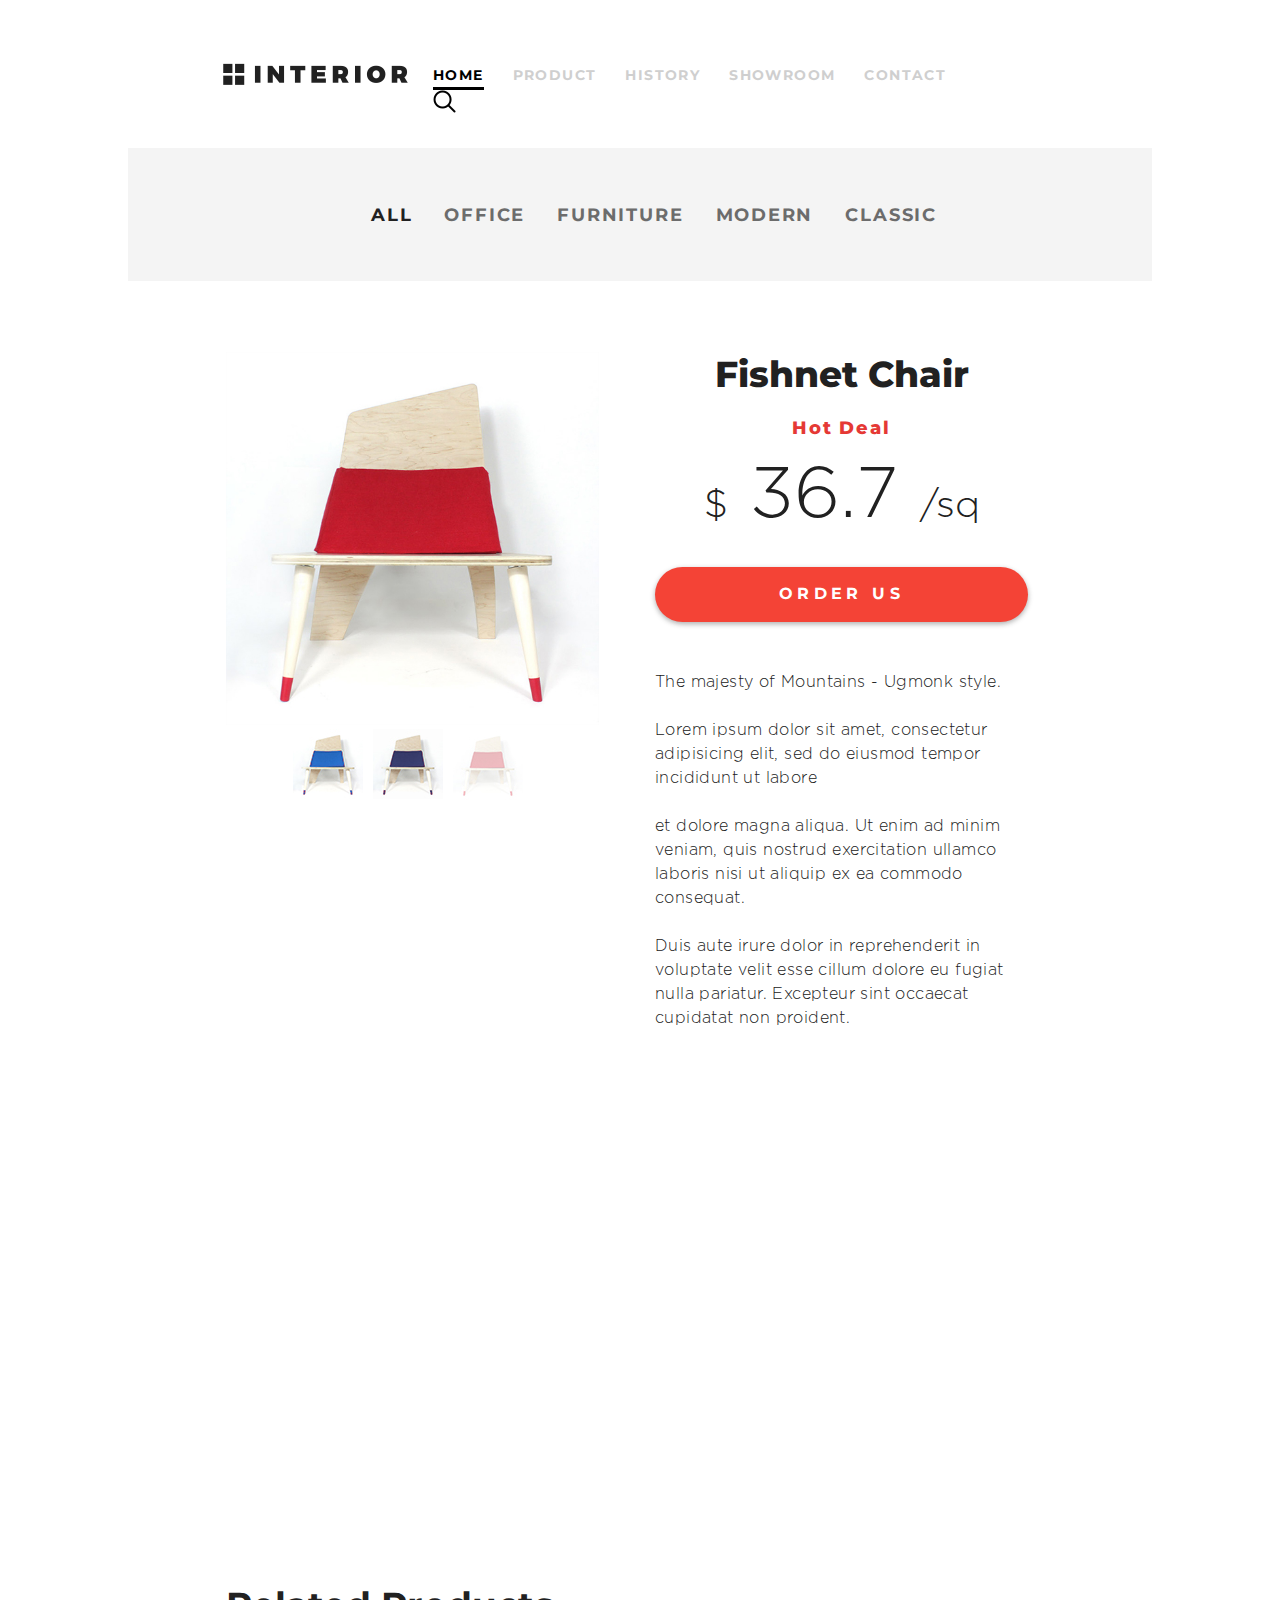
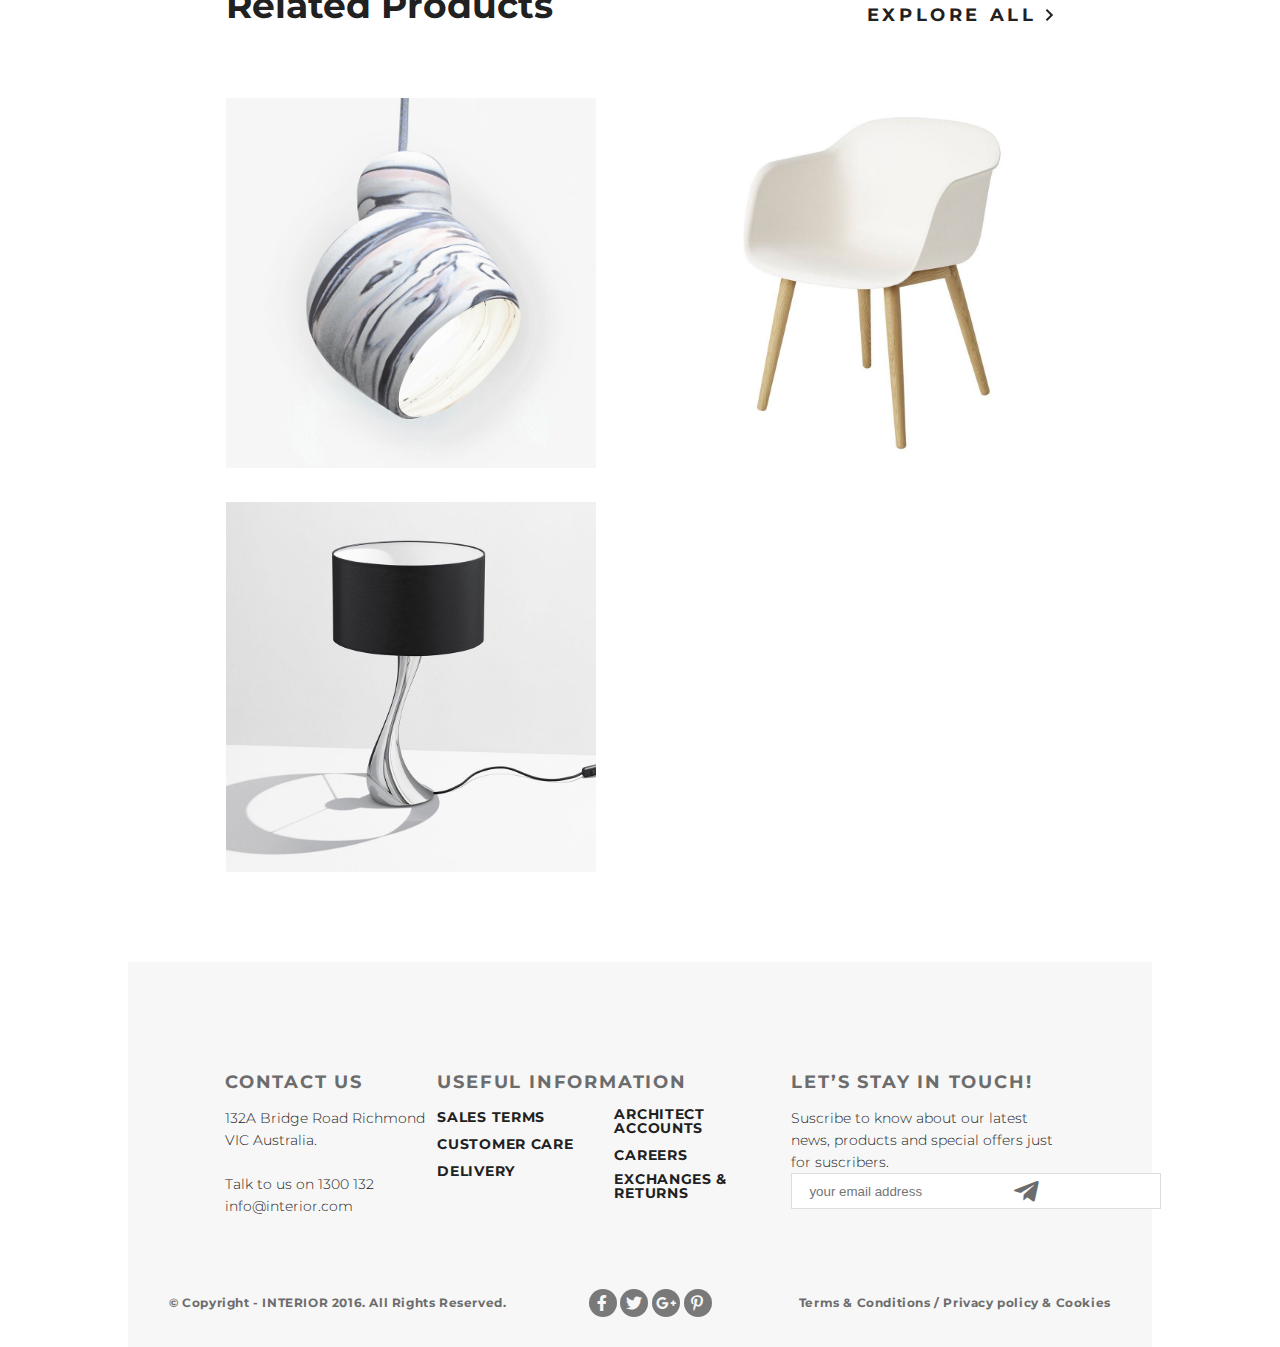
==== product-deails.html @ 23b38464 "Create product-deails.html" ====
<!DOCTYPE html>
<html lang="en">

<head>
    <meta charset="UTF-8">
    <meta name="viewport" content="width=device-width, initial-scale=1.0">
    <link rel="stylesheet" href="css/style.css">
    <link rel="stylesheet" href="fonts/css/all.min.css">
    <!-- <link rel="stylesheet" href="https://use.fontawesome.com/releases/v5.6.1/css/all.css"
integrity="sha384-gfdkjb5BdAXd+lj+gudLWI+BXq4IuLW5IT+brZEZsLFm++aCMlF1V92rMkPaX4PP" crossorigin="anonymous"> -->
    <!-- <link href="https://stackpath.bootstrapcdn.com/font-awesome/4.7.0/css/font-awesome.min.css" rel="stylesheet" integrity="sha384-wvfXpqpZZVQGK6TAh5PVlGOfQNHSoD2xbE+QkPxCAFlNEevoEH3Sl0sibVcOQVnN" crossorigin="anonymous"> -->

    <title>Interrior</title>
</head>

<body>
    <div class="contaner">
        <header>
            <div class="header product-header product-deails-header">
                <div class="logo">
                    <img src="img/logo.png" alt="">
                </div>
                <div class="nav">
                    <ul>
                        <li>
                            <a href="index.html">Home</a>
                        </li>
                        <li>
                            <a href="product.html">Product</a>
                        </li>
                        <li>
                            <a href="#">History</a>
                        </li>
                        <li>
                            <a href="#">Showroom</a>
                        </li>
                        <li>
                            <a href="#">Contact</a>
                        </li>
                        <li>
                            <a href="#"><img src="img/search.png" alt=""></a>
                        </li>
                    </ul>
                </div>
            </div>
            <div class="nav-product">
                <ul class="menu-product">
                    <li class="product-link-item product-link-item-first">
                        <a href="" class="product-link product-link-active">All</a>
                    </li>
                    <li class="product-link-item">
                        <a href="" class="product-link">Office</a>
                    </li>
                    <li class="product-link-item">
                        <a href="" class="product-link">Furniture</a>
                    </li>
                    <li class="product-link-item">
                        <a href="" class="product-link">Modern</a>
                    </li>
                    <li class="product-link-item">
                        <a href="" class="product-link">Classic</a>
                    </li>
                </ul>
            </div>
        </header>
        <section>
            <div class="product">
                <div class="product-img">
                    <img class="product-img-link" id="product-img" src="img/product_slider.jpg" alt="">
                    <div class="product-ing-flex">
                        <div class="product-img-control">
                            <img src="img/controll.jpg" onclick="changeimg('img/controll.jpg')" alt="">
                        </div>
                        <div class="product-img-control">
                            <img src="img/controll11.jpg" onclick="changeimg('img/controll11.jpg')" alt="">
                        </div>
                        <div class="product-img-control">
                            <img src="img/controll2.jpg" onclick="changeimg('img/product_slider.jpg')" alt="">
                        </div>
                    </div>
                </div>
                <div class="product-price">
                    <h3 class="product-h3">Fishnet Chair</h3>
                    <h2 class="product-h2">Hot Deal</h2>
                    <h1 class="product-price-h1"><span class="product-price-span">$</span> 36.7 <span
                            class="product-price-span">/sq</span></h1>
                    <a href="" class="product-button-order">order us</a>
                    <div class="product-text">
                        <p class="product-text-p">The majesty of Mountains - Ugmonk style.</br><br>
                            Lorem ipsum dolor sit amet, consectetur adipisicing elit, sed do eiusmod tempor incididunt
                            ut labore<br><br>
                            et dolore magna aliqua. Ut enim ad minim veniam, quis nostrud exercitation ullamco laboris
                            nisi ut aliquip ex ea commodo consequat.<br><br>
                            Duis aute irure dolor in reprehenderit in voluptate velit esse cillum dolore eu fugiat nulla
                            pariatur. Excepteur sint occaecat cupidatat non proident.</p>
                            <p class="product-text-p product-text-hidden">sunt in culpa qui officia deserunt mollit anim id est laborum. Sed ut perspiciatis unde
                            omnis iste natus error sit voluptatem accusantium doloremque laudantium, totam rem aperiam,
                            eaque ipsa quae ab illo inventore veritatis et quasi architecto beatae vitae dicta sunt
                            explicabo. Nemo enim ipsam voluptatem quia voluptas sit aspernatur aut odit aut fugit, sed
                            quia consequuntur magni dolores eos qui ratione voluptatem sequi nesciunt. Neque porro
                            quisquam est, qui dolorem ipsum quia dolor sit amet, consectetur, adipisci velit, sed quia
                            non numquam eius modi tempora incidunt ut labore et dolore magnam aliquam quaerat
                            voluptatem.
                        </p>
                    </div>
                </div>
            </div>
        </section>
        <section>
            <div class="section-catalog">
                <div class="product-deails-catalog-header">
                    <a href="#" class="product-catalog-link-first">Related Products</a>
                    <a href="#"  class="product-catalog-link">explore all</a>
                </div>
                <div class="product-catalog">
                    <div class="trending-product-img">
                        <img src="img/product-11.jpg" alt="">
                    </div>
                    <div class="trending-product-img">
                        <img src="img/product-21.jpg" alt="">
                    </div>
                    <div class="trending-product-img">
                        <img src="img/product-31.jpg" alt="">
                    </div>
                </div>
            </div>
        </section>
        <div class="footer">
            <div class="footer-link">
                <div class="footer-contact footer-div">
                    <h2 class="footer-contact-h2">Contact Us</h2>
                    <p class="footer-contact-text">132A Bridge Road Richmond VIC
                        Australia.
                        <br><br>
                        Talk to us on 1300 132
                        info@interior.com</p>
                </div>
                <div class="footer-menu  footer-div">
                    <h2 class="footer-menu-h2">Useful Information</h2>
                    <div class="footer-menu-row1">
                        <a href="" class="footer-menu-link">Sales terms</a>
                        <a href="" class="footer-menu-link">Customer care</a>
                        <a href="" class="footer-menu-link">Delivery</a>
                    </div>
                    <div class="footer-menu-row2">
                        <a href="" class="footer-menu-link">Architect accounts</a>
                        <a href="" class="footer-menu-link">Careers</a>
                        <a href="" class="footer-menu-link">Exchanges & returns</a>
                    </div>
                </div>
                <div class="footer-email footer-div">
                    <h2 class="footer-email-h">Let’s Stay in Touch!</h2>
                    <p class="footer-email-text">Suscribe to know about our latest news, products and special offers
                        just for suscribers.</p>
                    <div class="footer-email-form">
                        <form action="" method="post">
                            <input type="text" name="email" class="footer-email-input" id="email"
                                placeholder="your email address">
                        </form>
                    </div>

                </div>
            </div>
            <div class="copyright">
                <div> &copy; Copyright - INTERIOR 2016. All Rights Reserved.</div>
                <div class="social-links">
                    <a href="#" class="link-facebook"></a>
                    <a href="#" class="link-twetter"></a>
                    <a href="#" class="link-google-plus"></a>
                    <a href="#" class="link-pinterest"></a>
                    <!-- <img src="img/social-links.png" alt=""> -->
                </div>
                <div>Terms & Conditions / Privacy policy & Cookies</div>
            </div>
        </div>
    </div>

    <script type="text/javascript">
        function changeimg (a) {
            document.querySelector('#product-img').src = a;
        }
        </script>
</body>
---- css/style.css ----
@import url('https://fonts.googleapis.com/css?family=Montserrat:100,100i,200,200i,300,300i,400,400i,500,500i,600,600i,700,700i,800,800i,900,900i&display=swap&subset=cyrillic');

@font-face {
    font-family: Gotham;
    src: url('../fonts/Gotham Cyrillic/GothaProLig.otf') format("opentype");
}

*,
html,
body {
    padding: 0;
    margin: 0;
    box-sizing: border-box;
}

body {
    font-family: 'Montserrat', sans-serif;
    font-weight: normal;
}

.contaner {
    width: 1366px;
    margin: 0 auto 0 auto;
}

.header {
    width: 100%;
    height: 144px;
    display: flex;
    flex-direction: row;
    flex-wrap: nowrap;
    justify-content: space-between;

}

.logo {
    margin: 63px 0 0 95px;
}

.nav {
    margin: 63px 163px 0 0;

}

.nav ul {
    position: relative;
    margin-block-start: 0;
    padding-inline-start: 0;
}

.nav ul li {
    display: inline-block;
    margin-left: 25px;

}

.nav ul li a {
    display: inline-block;
    text-decoration: none;
    text-transform: uppercase;
    font-size: 14px;
    line-height: 24px;
    font-weight: bold;
    color: #cfcfcf;
    letter-spacing: 1.4px;
}

.nav ul li a:hover {
    color: #797979;
    background-color: #f8f8f8;
    background-size: cover;
}

.nav ul li:first-child a {
    text-decoration: none;
    text-transform: uppercase;
    font-size: 14px;
    font-weight: bold;
    border-bottom: 3px #000 solid;
    color: #000000;
}

.nav ul li a img {
    top: 10px;

}

.slider {
    width: 100%;
    background-image: url('../img/slider.jpg');
    background-repeat: no-repeat;
    background-size: cover;
    height: 800px;
    position: relative;
}

.slider img {
    width: 100%;
    float: left;
}

.slider-none {
    background-image: none;
    height: 360px;
    background-color: #f5f5f5;
}

.order {
    position: absolute;
    width: 465px;
    margin: 226px 810px 0 95px;
}

.order h1 {
    line-height: 62px;
    letter-spacing: -2px;
    font-weight: 100;
    font-size: 62px;
    text-transform: uppercase;
    margin-block-start: 0;
    margin-block-end: 0;
    margin: 14px 0 0 0;
}

.order h3 {
    margin: 0;
    color: #43a047;
    text-transform: uppercase;
    font-size: 18px;
    font-weight: bold;
    line-height: 2.67;
    letter-spacing: 1.8px;
}

.order p {
    font-size: 14px;
    font-weight: 300;
    color: #6c6c6c;
}

.order button {
    display: inline-block;
    text-align: center;
    /* padding-top: 15px; */
    width: 212px;
    height: 48px;
    background-color: #fff;
    border-radius: 25px;
    border: none;
    padding: 0;
    margin-top: 18px;
    box-shadow: 0 2px 5px 1px rgb(33, 33, 33, 0.35);
    -webkit-border-radius: 25px;
    -moz-border-radius: 25px;
    -ms-border-radius: 25px;
    -o-border-radius: 25px;
}

.order button:hover {
    box-shadow: none;
}

.order button a {
    display: inline-block;
    line-height: 48px;
    width: 212px;
    font-size: 18px;
    font-weight: 700;
    letter-spacing: 3.6px;
    text-transform: uppercase;
    text-decoration: none;
    color: #212121;
}

.order button a:hover {
    color: #cfcfcf;
}

.order button a:visited,
.order button a:active {
    color: #000;
}

.order button a::after {
    content: url('../img/arrow.png');
}

.slider-pagination {
    width: 1366px;
    position: absolute;
    bottom: 19px;
    text-align: center;
}

.circle {
    width: 30px;
    height: 30px;
    display: inline-block;
    background-color: #c3c7c7;
    border-radius: 50%;
    -webkit-border-radius: 50%;
    -moz-border-radius: 50%;
    -ms-border-radius: 50%;
    -o-border-radius: 50%;
}

.circle:hover {
    background-color: #212121;
    box-shadow: 0 2px 5px rgb(33, 33, 33, 0.35);
}

.circle-active {
    width: 40px;
    height: 40px;
    background-color: #212121;
}

.new-product {
    height: 608px;
}

.new-product-header {
    margin: 120px 97px 20px 97px;
    font-size: 36px;
    font-weight: bold;
    text-align: left;
    color: #212121;
    border-bottom: 1px solid #6e6e6e;
    width: 30%;

}

.new-product-link {
    font-size: 36px;
    font-weight: bold;
    color: #6c6c6c;
    text-decoration: none;
}

.new-product-link-active {
    color: #212121;
    display: inline-block;
    line-height: 2;
    bottom: 1px solid #000;
    text-decoration: none;
    border-bottom: 1px solid #000;
}

.slider-collapse {
    margin: 52px 98px;
    display: flex;
    flex-direction: row;
    justify-content: space-between;
}

.promo {
    position: relative;
    width: 100%;
    height: 683px;
    display: flex;
    flex-direction: row;
    flex-wrap: nowrap;
}

.promo img {
    width: 100%;
    background-size: cover;
}

.promo div {
    position: relative;
    top: 0;
    left: 0;
    width: 49.98%;
    display: block;
    height: 200px;
}

.promo div div {
    position: absolute;
    top: 225px;
    left: 50px;
}

.promo div div h1 {
    display: inline-block;
    line-height: 62px;
    font-weight: 700;
    font-size: 36px;
    text-transform: uppercase;
    margin-block-start: 0;
    margin-block-end: 0;
    margin: 18px 0 0 0;
}

.promo div h3 {
    color: #1e88e5;
    text-transform: uppercase;
    font-size: 18px;
    font-weight: bold;
}

.promo div div p {
    font-size: 14px;
    font-weight: 300;
    color: #6c6c6c;
    margin-top: 24px;
}

.promo div div button {
    display: inline-block;
    text-align: center;
    padding-top: 15px;
    margin: 34px 0 0 0;
    width: 212px;
    height: 48px;
    background-color: #fff;
    border-radius: 25px;
    border: none;
    padding: 0;
    box-shadow: 0 2px 5px 1px rgb(33, 33, 33, 0.35);
    -webkit-border-radius: 25px;
    -moz-border-radius: 25px;
    -ms-border-radius: 25px;
    -o-border-radius: 25px;
}

.promo div div button:hover {
    box-shadow: none;
}

.promo div div button a {
    display: inline-block;
    line-height: 48px;
    width: 212px;
    font-size: 18px;
    font-weight: 700;
    letter-spacing: 3.6px;
    text-transform: uppercase;
    text-decoration: none;
    color: #212121;
}

.promo div div button a:hover {
    color: #cfcfcf;
}

.promo div divbutton a:visited,
.promo div div button a:active {
    color: #000;
}

.promo div div button a::after {
    content: url('../img/arrow.png');
}


.trending-product {
    height: 1108px;

}

.trending-product-header {
    margin: 120px 97px 20px 97px;
    font-size: 36px;
    font-weight: bold;
    text-align: left;
    color: #212121;
}

.trending-product-slider {
    margin: 29px 98px;
    display: flex;
    flex-direction: row;
    justify-content: space-between;
    flex-wrap: wrap;
    flex: 0 0 100%;

}

.trending-product-img {
    margin: 15px 0;
}



.slider-buttom {
    position: relative;
    height: 800px;
    width: 100%;
}

.order-buttom {
    position: absolute;
    top: 285px;
    left: 50px;
    width: 465px;
    /* margin: 226px 810px 0 95px; */
}

.order-buttom h1 {
    line-height: 62px;
    letter-spacing: -2px;
    font-weight: 100;
    font-size: 62px;
    text-transform: uppercase;
    margin-block-start: 0;
    margin-block-end: 0;
    margin: 14px 0 0 0;
}

.order-buttom h3 {
    margin: 0;
    color: #e53935;
    text-transform: uppercase;
    font-size: 18px;
    font-weight: bold;
}

.order-buttom p {
    font-size: 14px;
    font-weight: 300;
    color: #6c6c6c;
    margin-top: 34px;
    margin-top: 24px;
}

.order-buttom button {
    display: inline-block;
    text-align: center;
    /* padding-top: 15px; */
    width: 212px;
    height: 48px;
    background-color: #fff;
    border-radius: 25px;
    border: none;
    padding: 0;
    margin-top: 34px;
    box-shadow: 0 2px 5px 1px rgb(33, 33, 33, 0.35);
    -webkit-border-radius: 25px;
    -moz-border-radius: 25px;
    -ms-border-radius: 25px;
    -o-border-radius: 25px;
}

.order-buttom button:hover {
    box-shadow: none;
}

.order-buttom button a {
    display: inline-block;
    line-height: 48px;
    width: 212px;
    font-size: 18px;
    font-weight: 700;
    letter-spacing: 3.6px;
    text-transform: uppercase;
    text-decoration: none;
    color: #000;
}

.order-buttom button a:hover {
    color: #cfcfcf;
}

.order-buttom button a:visited,
.order-buttom button a:active {
    color: #000;
}

.order-buttom button a::after {
    content: url('../img/arrow.png');
}


.mobile-app {
    position: relative;
    height: 516px;
    width: 100%;
}

.mobile-buttom {
    position: absolute;
    top: 110px;
    left: 50px;
    width: 465px;
    /* margin: 226px 810px 0 95px; */
}

.mobile-buttom h1 {
    line-height: 72px;
    letter-spacing: -2px;
    font-weight: 100;
    font-size: 62px;
    text-transform: uppercase;
    margin-block-start: 0;
    margin-block-end: 0;
    margin: 14px 0 0 0;
}

.mobile-buttom h3 {
    margin: 0;
    text-transform: uppercase;
    font-size: 18px;
    font-weight: bold;
    letter-spacing: 1.8px;
    line-height: 48px;
}

.mobile-buttom p {
    font-size: 22px;
    line-height: 24px;
    font-weight: 300;
    color: #6c6c6c;
}

.mobile-buttom div img {
    display: inline-block;
    margin-top: 33px;
}





.product-footer {
    height: 810px;
    display: flex;
    flex-direction: row;
    justify-content: space-around;
}

.product-lg {
    margin: 120px 15px 120px 98px;
    width: 41.72%;
}

.product-sm {
    margin: 120px 98px 120px 15px;
    width: 41.72%;
    display: flex;
    flex-flow: row wrap;
    flex: 0 0 47.36%;
}

.product-sm div {
    width: 47.36%;

}

img {
    /* width: 100%; */
    background-size: cover;

}

.product-sm .sm-one {
    margin: 0 15px 15px 0;

}

.product-sm .sm-two {
    margin: 0 0 15px 15px;
}

.product-sm .sm-three {
    margin: 15px 15px 0 0;
}

.product-sm .sm-four {
    margin: 15px 0px 0 15px;
}

.product-lg {
    position: relative;
}

.lg-buttom {
    position: absolute;
    top: 186px;
    left: 32px;
    width: 465px;
    /* margin: 226px 810px 0 95px; */
}

.lg-buttom h1 {
    letter-spacing: -2px;
    font-weight: 700;
    font-size: 36px;
    margin-block-start: 0;
    margin-block-end: 0;
    margin: 14px 0 0 0;
}

.lg-buttom h3 {
    margin: 0;
    color: #1e88e5;
    text-transform: uppercase;
    font-size: 18px;
    line-height: 48px;
    letter-spacing: 1.8px;
    font-weight: bold;
}

.lg-buttom p {
    font-size: 14px;
    font-weight: 300;
    color: #6c6c6c;
    margin-top: 24px;
}

.lg-buttom button {
    display: inline-block;
    text-align: center;
    /* padding-top: 15px; */
    width: 212px;
    height: 48px;
    background-color: #fff;
    border-radius: 25px;
    border: none;
    padding: 0;
    margin-top: 24px;
    box-shadow: 0 2px 5px 1px rgb(33, 33, 33, 0.35);
    -webkit-border-radius: 25px;
    -moz-border-radius: 25px;
    -ms-border-radius: 25px;
    -o-border-radius: 25px;
}

.lg-buttom button:hover {
    box-shadow: none;
}

.lg-buttom button a {
    display: inline-block;
    line-height: 48px;
    width: 212px;
    font-size: 18px;
    font-weight: 700;
    letter-spacing: 3.6px;
    text-transform: uppercase;
    text-decoration: none;
    color: #000;
}

.lg-buttom button a:hover {
    color: #cfcfcf;
}

.lg-buttom button a:visited,
.lg-buttom button a:active {
    color: #000;
}

.lg-buttom button a::after {
    content: url('../img/arrow.png');
}


.footer {
    width: 100%;
    height: 385px;
    background-color: #f7f7f7;
    position: relative;
    display: flex;
    flex-direction: column;
}

.footer-link {
    margin: 120px 97px 0 97px;
}

.footer-div {
    width: 33.33%;
    float: left;
}

.footer-contact {
    width: 25.59%;
}

.footer-contact-h2 {
    text-transform: uppercase;
    font-size: 18px;
    font-weight: 700;
    line-height: 1.33px;
    letter-spacing: 1.8px;
    text-align: left;
    margin-bottom: 24px;
    color: #6c6c6c;
}

.footer-contact-text {
    width: 221px;
    font-size: 14px;
    font-weight: 300;
    line-height: 22px;
    text-align: left;
    color: #212121;
}

.footer-menu {
    width: 42.66%;
    display: flex;
    flex-direction: row;
    flex-wrap: wrap;
    justify-content: start;
}

.footer-menu-h2 {
    width: 100%;
    margin-bottom: 24px;
    text-transform: uppercase;
    font-size: 18px;
    font-weight: 700;
    line-height: 1.33px;
    letter-spacing: 1.8px;
    text-align: left;
    color: #6c6c6c;
}

.footer-menu-row1 {
    width: 50%;
}

.footer-menu-row2 {
    width: 50%;
}

.footer-menu-link {
    display: inline-block;
    width: 100%;
    margin-bottom: 10px;
    font-size: 14px;
    font-weight: 700;
    text-decoration: none;
    text-transform: uppercase;
    line-height: 14px;
    letter-spacing: 0.7px;
    text-align: left;
    color: #212121;
}

.footer-email {
    width: 31.59%;
}

.footer-email-h {
    margin-bottom: 24px;
    text-transform: uppercase;
    font-size: 18px;
    font-weight: 700;
    line-height: 1.33px;
    letter-spacing: 1.8px;
    text-align: left;
    color: #6c6c6c;
}

.footer-email-text {
    font-size: 14px;
    font-weight: 300;
    line-height: 22px;
    text-align: left;
    color: #212121;
}

.footer-email-input {
    width: 370px;
    height: 14px;
    padding: 17px 21px 17px 17px;
    border: solid 1px #d9dee1;
    background-color: #ffffff;
    opacity: 1;
}

.footer-email-form {
    position: relative;
}

.footer-email-form form::after {
    content: "\f3fe";
    display: inline-block;
    position: absolute;
    top: 3px;
    right: 15px;
    font-size: 28px;
    font-family: 'Font Awesome 5 Free', 'Font Awesome 5 Brands';
    color: #6c6c6c;
}

.footer-email-form:after:hover {
    opacity: 1;
    background-color: #4bcbf8;
}

.footer-email-form {
    position: relative;
}

.footer-email-img {
    position: absolute;
    right: -17px;
    top: 17px;
}


.copyright {
    width: 100%;
    position: absolute;
    left: 0;
    bottom: 30px;
    display: flex;
    flex-direction: row;
    flex-wrap: nowrap;
    justify-content: space-around;
}

.copyright div {
    font-size: 12px;
    font-weight: 700;
    line-height: 28px;
    letter-spacing: 0.6px;
    text-align: left;
    color: #6c6c6c;
}

.social-links {
    height: 28px;
    width: 128px;
}

.link-facebook,
.link-twetter,
.link-google-plus,
.link-pinterest {
    display: inline-block;
    font-family: 'Font Awesome 5 Free', 'Font Awesome 5 Brands';
    height: 28px;
    width: 28px;
    font-size: 16px;
    font-weight: 500;
    background-color: #797979;
    color: #f7f7f7;
    border-radius: 50%;
    -webkit-border-radius: 50%;
    -moz-border-radius: 50%;
    -ms-border-radius: 50%;
    -o-border-radius: 50%;
    text-decoration: none;
    text-align: center;
}

.link-facebook::before {
    content: "\f39e";
    width: 100px;
    height: 100px;
}

.link-twetter::before {
    content: "\f099";

}

.link-google-plus::before {
    content: "\f0d5";
}

.link-pinterest:before {
    content: "\f231";
}

.link-facebook:hover {
    background: #2b4bde;
    box-shadow: 0 2px 5px 2px rgb(33, 33, 33, 0.35);
}

.link-google-plus:hover {
    background-color: #ca1d02;
    box-shadow: 0 2px 5px 2px rgb(33, 33, 33, 0.35);
}

.link-twetter:hover {
    background-color: #4bcbf8;
    box-shadow: 0 2px 5px 2px rgb(33, 33, 33, 0.35);

}

.link-pinterest:hover {
    background-color: #ca1d02;
    box-shadow: 0 2px 5px 2px rgb(33, 33, 33, 0.35);
}


/* стили для страниц produst.html */

.product-header {
    height: 100px;
}

.header-product-text {
    /* position: absolute; */
    width: auto;
    margin: 158px 10px 0 101px;
}

.header-product-h1 {
    /* display: inline-block; */
    /* position: relative; */
    line-height: 72px;
    letter-spacing: -2px;
    font-weight: 100;
    font-size: 62px;
    margin-block-start: 0;
    margin-block-end: 0;
    margin: 14px 0 0 0;
}

.trending-product-header {
    margin: 63px 163px 0 0;

}

.menu-catalog {
    position: relative;
    margin-block-start: 0;
    padding-inline-start: 0;
    border-bottom: 1px solid #000;
    height: 38px;
}

.catalog-link-item {
    display: inline-block;
    padding-left: 20px;

}

.catalog-link-item-first {
    margin: 0;
    padding: 0 30px 0 10px;
    border-bottom: 3px solid #000;
}

.catalog-product-link {
    display: inline-block;
    text-decoration: none;
    font-size: 18px;
    font-weight: bold;
    letter-spacing: 1.8px;
    text-transform: uppercase;
    line-height: 36px;
    color: #cfcfcf;
}

.catalog-product-link:hover {
    height: -20px;
    border-bottom: 3px solid #000;
}

/* .product-catalog {
    height: 1108px;

} */

.trending-product-header {
    margin: 120px 97px 20px 97px;
    font-size: 36px;
    font-weight: bold;
    text-align: left;
    color: #212121;
}

.section-catalog {
    margin: 71px 98px;
}

.catalog-product-link-active {
    color: #212121;
}

.product-catalog {
    display: flex;
    flex-direction: row;
    justify-content: space-between;
    flex-wrap: wrap;
    flex: 0 0 100%;
    margin: 50px 0;

}

/* стили для страницы product-detail.html */

.product-deails-header {
    height: 119px;
}

.nav-product {
    width: 100%;
    margin: 29px 0 0 0;
    background-color: #f4f4f4;
    padding: 27px 0 28px 0;
}

.menu-product {
    margin: 29px auto 27px auto;
    height: min-content;
    text-align: center;
    border-bottom: none;
}

.product-link {
    margin: 28px 0 29px 0;
    text-transform: uppercase;
    text-decoration: none;
    margin-left: 28px;
    font-size: 18px;
    font-weight: bold;
    letter-spacing: 1.8px;
    color: #6c6c6c;
}

.product-link-active {
    color: #212121;
}

.product-link-item-first {
    border-bottom: none;
    margin-right: 0;
}

.product-link-item {
    display: inline-block;

}

.product-link:hover {
    border-bottom: 3px solid #212121;
    color: #212121;
}



/* .product-link-active {
    border-bottom: 3px solid #000;
} */

.product {
    display: flex;
    flex-direction: row;
    margin: 71px 98px;
}

.product-img {
    width: 50%;
    margin-right: 28px;
    /* border: 1px solid #000; */
}

.product-img img:hover {
    outline: 1px solid #e6e6e6;
    box-shadow: 0 0 2px 2px rgba(195, 195, 195, 0.335);

}

.product-img-link {
    background-size: cover;
    width: 100%;
}

.product-ing-flex {
    display: flex;
    flex-direction: row;
    justify-content: center;
}

.product-img-control {
    width: 70px;
    height: 70px;
    margin-right: 10px;
}

.product-img-control img {
    cursor: pointer;
}

.product-img-control:hover img{
    opacity:0.5;
    -moz-opacity:0.5;
    filter: alpha(opacity=50) black;
    -khtml-opacity: 0.5;
    background-color:#000;
    -webkit-filter: alpha(opacity=50) black;
}

.product-img-control img:hover {
    outline: 1px solid #c3c3c3;
    box-shadow: 0 0 2px 2px rgba(195, 195, 195, 0.335);
}

.product-price {
    width: 50%;
    margin: 0 26px 97px 28px;
}

.product-h3 {
    font-size: 36px;
    font-weight: 800;
    text-align: center;
    color: #212121;
}

.product-h2 {
    font-size: 18px;
    font-weight: 800;
    line-height: 48px;
    margin-top: 8px;
    letter-spacing: 1.8px;
    text-align: center;
    color: #e53935;
}

.product-price-h1 {
    font-family: Gotham;
    font-size: 72px;
    font-weight: 300;
    line-height: 48px;
    text-align: center;
    margin: 21px auto;
    color: #212121;
   }

.product-price-h1:hover {
    color: #43a047;
    font-weight: 500;
   text-shadow: #ffffff 1px 0px, #ffffff 1px 1px, #ffffff 0px 1px, #ffffff -1px 1px, #04a51f 1px 2px;
}

.product-price-span {
    font-family: Gotham;
    font-size: 38px;
}

.product-button-order {
    display: block;
    padding: 27px 0 28px 0;
    margin: 37px auto 49px auto;
    border-radius: 35px;
    box-shadow: 0px 2px 4.9px 0.2px rgba(33, 33, 33, 0.35);
    background-color: #f44336;
    font-size: 16px;
    font-weight: bold;
    line-height: 0px;
    letter-spacing: 4.4px;
    text-align: center;
    color: #ffffff;
    text-decoration: none;
    text-transform: uppercase;
}

.product-button-order:hover {
    box-shadow: inset 0px 2px 4.9px 0.2px rgba(33, 33, 33, 0.35);
}

.product-text-p {
    font-family: Gotham;
    font-size: 16px;
    font-weight: 300;
    line-height: 24px;
    letter-spacing: 0.4px;
    text-align: left;
    color: #212121;
}

.product-text-hidden {
    opacity: 0;
}

.product-text-p:hover+.product-text-hidden {
    opacity: 1;
}

.product-catalog-link-first {
    float: left;
    font-size: 36px;
  font-weight: 700;
  text-align: left;
  text-decoration: none;

  color: #212121;
  
}

.product-catalog-link {
    font-size: 18px;
  font-weight: 700;
  text-decoration: none;
  text-transform: uppercase;
  line-height: 24px;
  letter-spacing: 3.6px;
  padding-top: 20px;
  color: #212121;
}

.product-catalog-link:after{
    content: "  " url('../img/arrow.png') ;
}

.product-catalog-link {
    float: right;
}

.product-deails-catalog-header {
   display: block;
   height: 50px;
}

@media screen and (max-width: 1280px) {


    .contaner {
        width: 1024px;
        margin: 0 auto;
    }

    .slider {
        height: 491.75px;
    }

    .product-img img {
        width: 100%;
    }

    .new-product {
        height: 511.78px;
    }
}

@media screen and (min-width: 320px) and (max-width: 768px) {

    .contaner {
        width: 100%;
        margin: 0;
    }

    .header {
        height: 64px;
    }

    .logo {
        margin: 35px 35px;
    }


    .logo img {
        width: 100%;
    }

    .nav {
        margin: 35px 35px 0 15px;
    }

    .nav ul li {
        margin-left: 10px;
    }

    .nav ul li a:first-child {
        font-size: 10px;
    }

    .nav ul li a {
        font-size: 10px;
    }

    .nav ul li a img {
        position: relative;
        top: 4px;
        width: 14px;
        height: 14px;
    }

    .slider {
        max-height: 325.59px;
    }

    .order {
        position: absolute;
        width: 155px;
        margin: 26px 10px 0 35px;
    }

    .order h1 {
        line-height: 24px;
        font-weight: 100;
        font-size: 22px;
        margin: 14px 0 0 0;
    }

    .order h3 {
        margin: 0;
        color: #43a047;
        font-size: 8px;
    }

    .order p {
        font-size: 6px;
    }
}
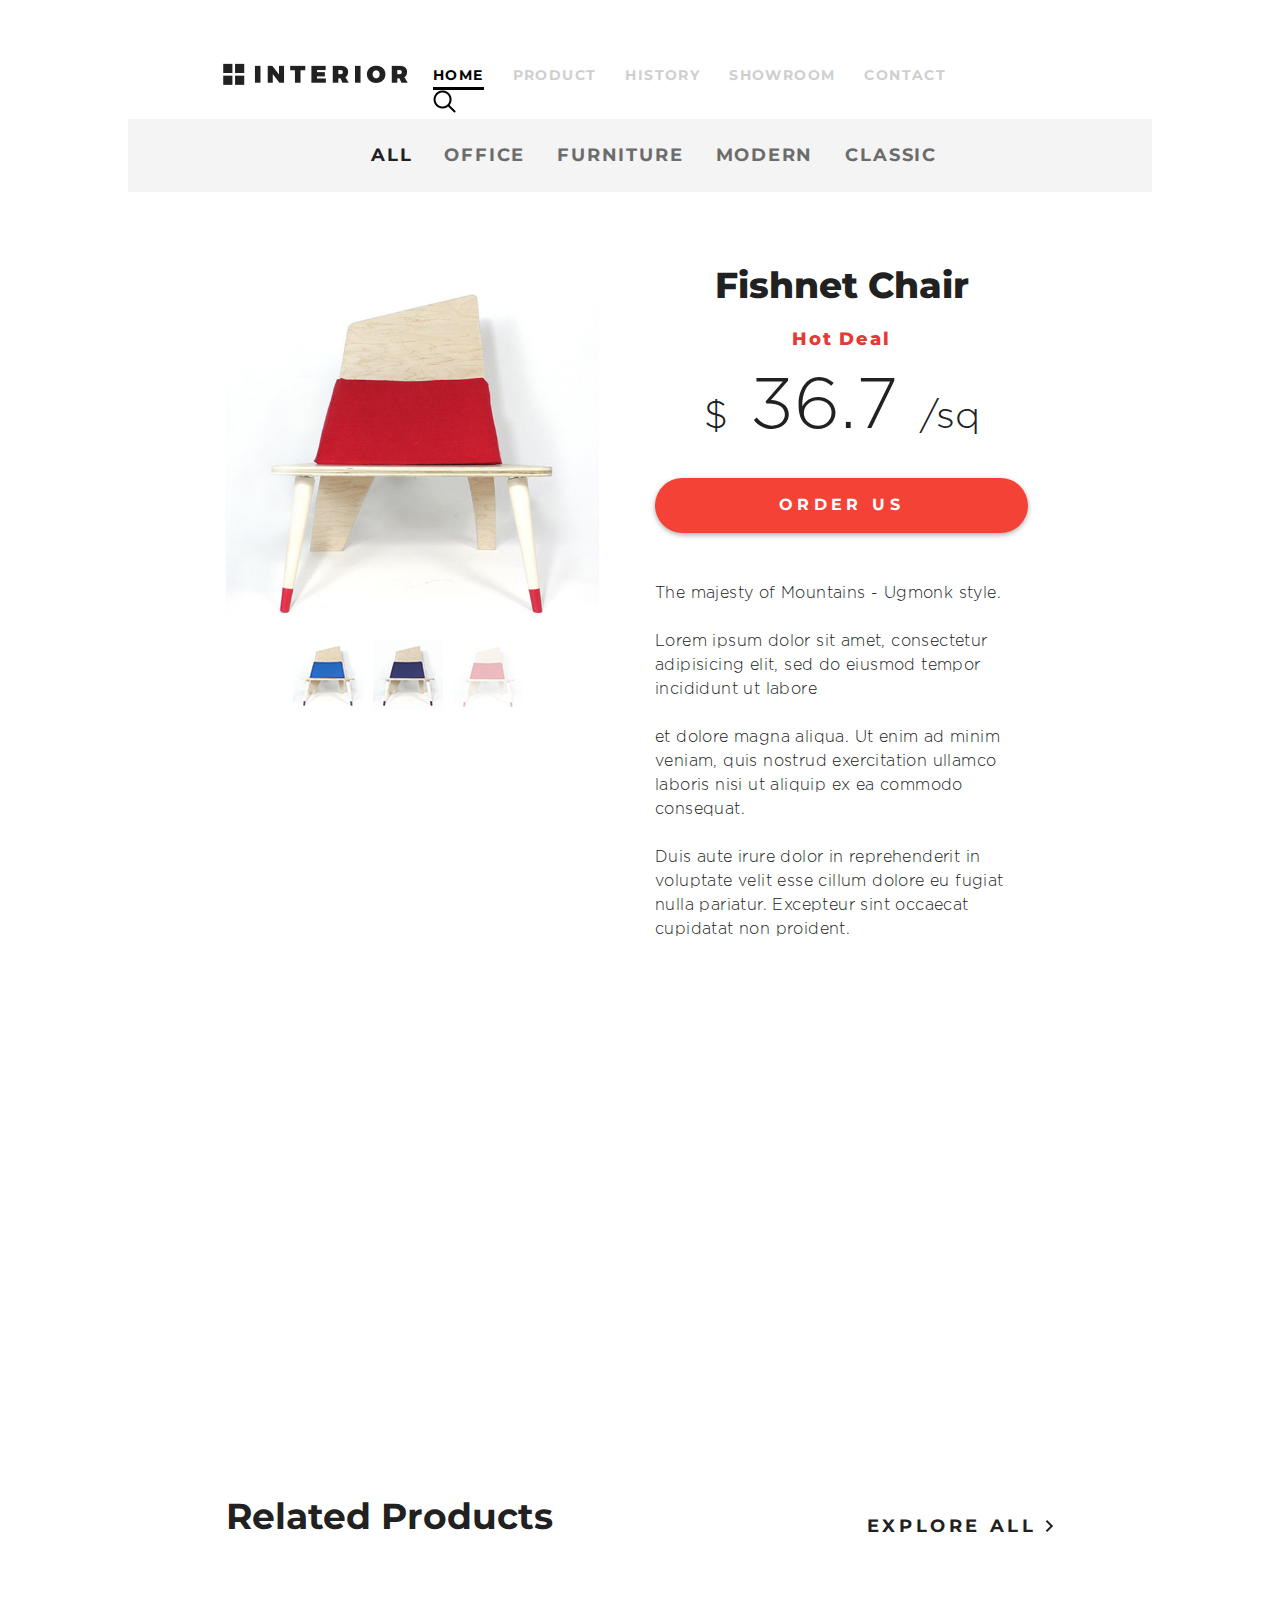
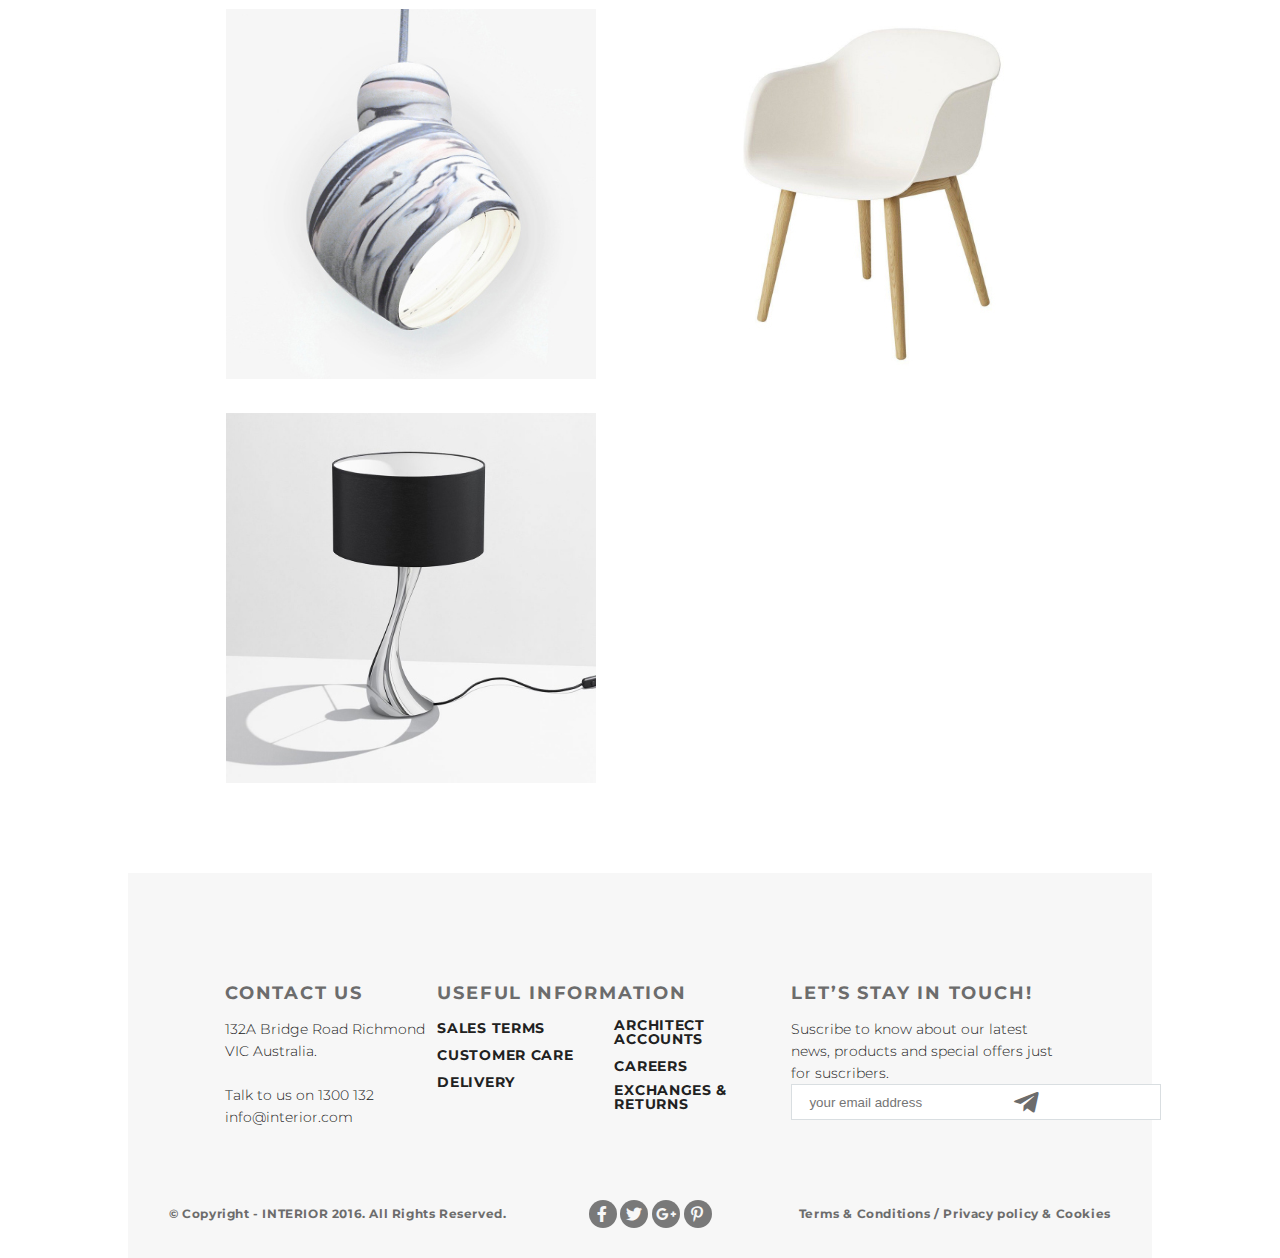
==== commit 9ef27748: "create contact.html" ====
--- a/product-deails.html
+++ b/product-deails.html
@@ -35,7 +35,7 @@
                             <a href="#">Showroom</a>
                         </li>
                         <li>
-                            <a href="#">Contact</a>
+                            <a href="contact.html">Contact</a>
                         </li>
                         <li>
                             <a href="#"><img src="img/search.png" alt=""></a>
--- a/css/style.css
+++ b/css/style.css
@@ -995,20 +995,20 @@
 
 .nav-product {
     width: 100%;
-    margin: 29px 0 0 0;
+    /* margin: 29px 0 0 0; */
     background-color: #f4f4f4;
-    padding: 27px 0 28px 0;
+    padding: 1px 0;
 }
 
 .menu-product {
-    margin: 29px auto 27px auto;
+    margin: 24px auto 25px auto;
     height: min-content;
     text-align: center;
     border-bottom: none;
 }
 
 .product-link {
-    margin: 28px 0 29px 0;
+    margin: 24px 0 25px 0;
     text-transform: uppercase;
     text-decoration: none;
     margin-left: 28px;
@@ -1082,12 +1082,12 @@
     cursor: pointer;
 }
 
-.product-img-control:hover img{
-    opacity:0.5;
-    -moz-opacity:0.5;
+.product-img-control:hover img {
+    opacity: 0.5;
+    -moz-opacity: 0.5;
     filter: alpha(opacity=50) black;
     -khtml-opacity: 0.5;
-    background-color:#000;
+    background-color: #000;
     -webkit-filter: alpha(opacity=50) black;
 }
 
@@ -1126,12 +1126,12 @@
     text-align: center;
     margin: 21px auto;
     color: #212121;
-   }
+}
 
 .product-price-h1:hover {
     color: #43a047;
     font-weight: 500;
-   text-shadow: #ffffff 1px 0px, #ffffff 1px 1px, #ffffff 0px 1px, #ffffff -1px 1px, #04a51f 1px 2px;
+    text-shadow: #ffffff 1px 0px, #ffffff 1px 1px, #ffffff 0px 1px, #ffffff -1px 1px, #04a51f 1px 2px;
 }
 
 .product-price-span {
@@ -1181,27 +1181,27 @@
 .product-catalog-link-first {
     float: left;
     font-size: 36px;
-  font-weight: 700;
-  text-align: left;
-  text-decoration: none;
-
-  color: #212121;
-  
+    font-weight: 700;
+    text-align: left;
+    text-decoration: none;
+
+    color: #212121;
+
 }
 
 .product-catalog-link {
     font-size: 18px;
-  font-weight: 700;
-  text-decoration: none;
-  text-transform: uppercase;
-  line-height: 24px;
-  letter-spacing: 3.6px;
-  padding-top: 20px;
-  color: #212121;
-}
-
-.product-catalog-link:after{
-    content: "  " url('../img/arrow.png') ;
+    font-weight: 700;
+    text-decoration: none;
+    text-transform: uppercase;
+    line-height: 24px;
+    letter-spacing: 3.6px;
+    padding-top: 20px;
+    color: #212121;
+}
+
+.product-catalog-link:after {
+    content: "  "url('../img/arrow.png');
 }
 
 .product-catalog-link {
@@ -1209,9 +1209,56 @@
 }
 
 .product-deails-catalog-header {
-   display: block;
-   height: 50px;
-}
+    display: block;
+    height: 50px;
+}
+
+/* стили старницы contact.html */
+
+.contact {
+    display: flex;
+    flex-direction: row;
+    padding: 71px 98px 122px 98px;
+    justify-content: space-between;
+    text-align: center;
+}
+
+.contact-location {
+    border: 1px solid #c3c3c3;
+    width: 370px;
+    height: 370px;
+    padding-top: 48px;
+
+}
+
+.contact-location:hover {
+    border: 1px solid #6e6e6e;
+    box-shadow: 0 0 2px 2px rgba(110, 110, 110, 0.5);
+}
+
+.location-icon {
+    font-size: 48px;
+    margin-bottom: 34px;
+}
+
+.contact-location-h2 {
+    font-size: 16px;
+    text-transform: uppercase;
+    margin-bottom: 24px;
+}
+
+.contact-text {
+    font-size: 14px;
+  font-weight: 300;
+  line-height: 20px;
+  color: #6c6c6c;
+}
+
+.contact-text-stronge {
+    color: #212121;
+    margin-bottom: 34px;
+}
+
 
 @media screen and (max-width: 1280px) {
 
